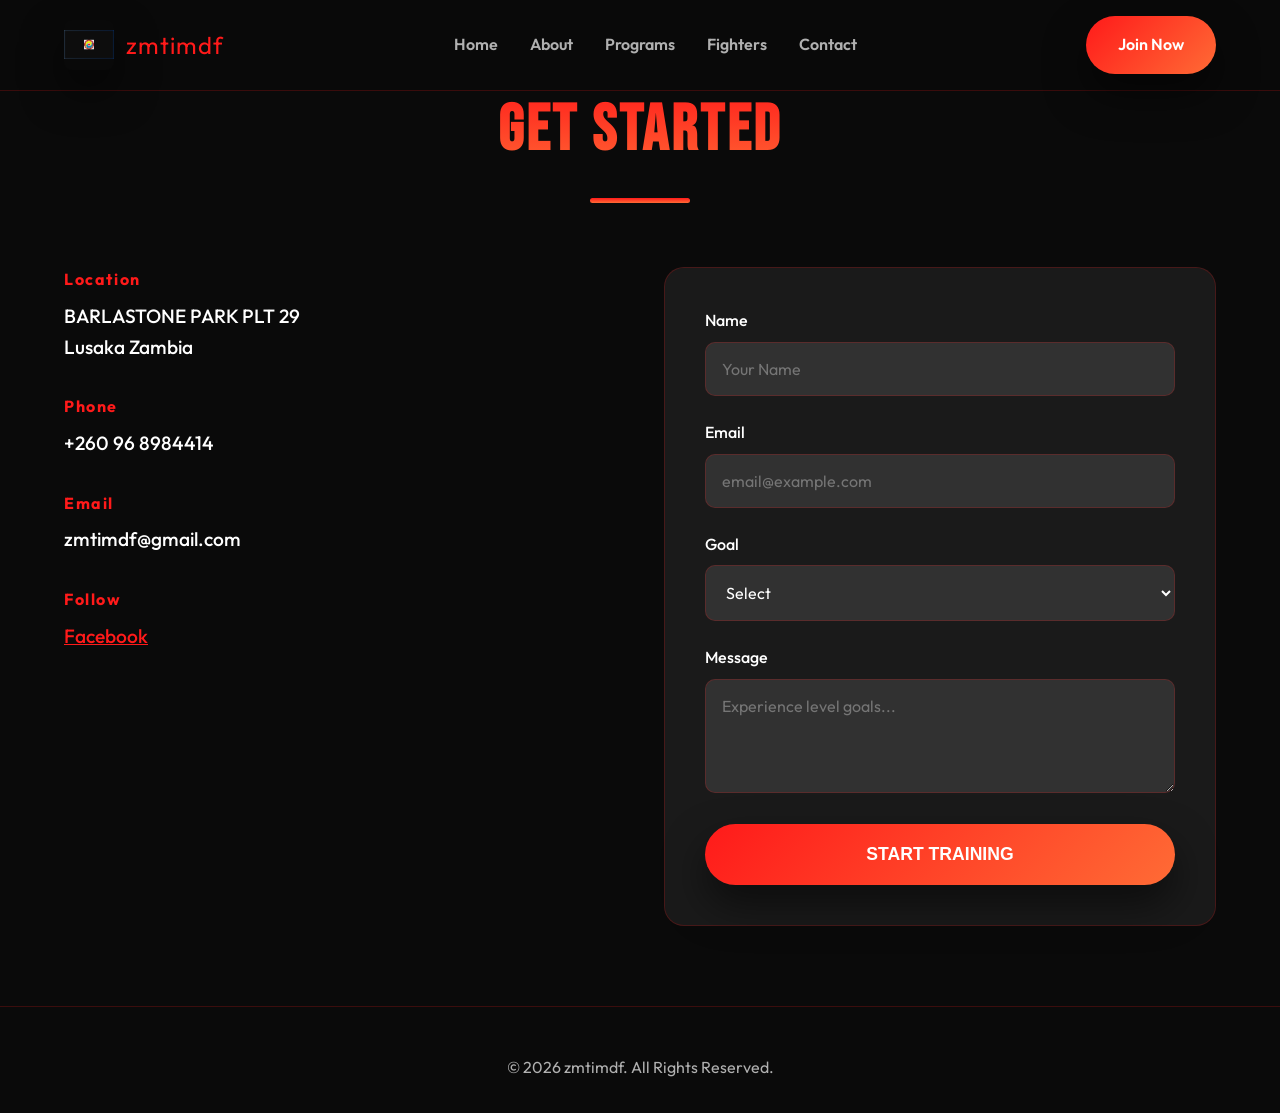
==== contact.html @ db012237 "second push" ====
<!DOCTYPE html>
<html lang="en">
<head>
    <meta charset="UTF-8">
    <meta name="viewport" content="width=device-width, initial-scale=1.0">
    <title>Contact - zmtimdf</title>
    <meta name="description" content="Premier MMA training Lusaka Zambia. Striking grappling conditioning fight camps champions.">
    <link rel="stylesheet" href="style.css">
</head>
<body>
    <header id="header">
        <div class="container nav">
            <a href="index.html" class="logo-container">
                <img src="images/logo.png" alt="zmtimdf" class="logo-img">
                <span class="logo-text">zmtimdf</span>
            </a>
            <ul class="nav-links">
                <li><a href="index.html#home">Home</a></li>
                <li><a href="index.html#about">About</a></li>
                <li><a href="programs.html">Programs</a></li>
                <li><a href="fighters.html">Fighters</a></li>
                <li><a href="contact.html">Contact</a></li>
            </ul>
            <a href="contact.html" class="btn btn-primary">Join Now</a>
        </div>
    </header>

    <section id="contact" class="reveal">
        <div class="container">
            <div class="section-head">
                <h2>Get Started</h2>
                <div class="underline"></div>
            </div>
            <div class="contact-wrap">
                <div class="contact-info">
                    <div>
                        <h4>Location</h4>
                        <p>BARLASTONE PARK PLT 29<br>Lusaka Zambia</p>
                    </div>
                    <div>
                        <h4>Phone</h4>
                        <p>+260 96 8984414</p>
                    </div>
                    <div>
                        <h4>Email</h4>
                        <p>zmtimdf@gmail.com</p>
                    </div>
                    <div>
                        <h4>Follow</h4>
                        <p><a href="https://www.facebook.com/share/1G6bvbbsxT/?mibextid=wwXIfr" target="_blank" rel="noopener" style="color: var(--primary-color);">Facebook</a></p>
                    </div>
                </div>
                <div class="contact-form">
                    <form>
                        <div class="form-group">
                            <label>Name</label>
                            <input type="text" placeholder="Your Name" required>
                        </div>
                        <div class="form-group">
                            <label>Email</label>
                            <input type="email" placeholder="email@example.com" required>
                        </div>
                        <div class="form-group">
                            <label for="goal">Goal</label>
                            <select id="goal" required>
                                <option value="">Select</option>
                                <option>Fitness</option>
                                <option>Fighting</option>
                                <option>Competition</option>
                            </select>
                        </div>
                        <div class="form-group">
                            <label>Message</label>
                            <textarea rows="4" placeholder="Experience level goals..."></textarea>
                        </div>
                        <button type="submit" class="btn btn-primary">START TRAINING</button>
                    </form>
                </div>
            </div>
        </div>
    </section>

    <footer>
        <div class="container">
            <p>&copy; <span id="year"></span> zmtimdf. All Rights Reserved.</p>
        </div>
    </footer>

<script src="main.js"></script>
</body>
</html>
---- style.css ----
@import url('https://fonts.googleapis.com/css2?family=Outfit:wght@300;400;600;800&family=Bebas+Neue&display=swap');

* {
  margin: 0;
  padding: 0;
  box-sizing: border-box;
}

/* Dark Theme (default) */
[data-theme="dark"],
[data-theme=""] {
  --bg-color: #0a0a0a;
  --header-bg: rgba(10,10,10,0.95);
  --text-color: #ffffff;
  --text-muted: #b0b0b0;
  --primary-color: #ff1a1a;
  --secondary-color: #ff6b35;
  --accent-color: #ffd700;
  --card-bg: rgba(30,30,30,0.8);
  --card-border: rgba(255,26,26,0.2);
  --shadow: 0 20px 40px rgba(0,0,0,0.5);
}

/* Light Theme */
[data-theme="light"] {
  --bg-color: #f8f9fa;
  --header-bg: rgba(255,255,255,0.95);
  --text-color: #1a1a1a;
  --text-muted: #6c757d;
  --primary-color: #dc3545;
  --secondary-color: #fd7e14;
  --accent-color: #ffc107;
  --card-bg: rgba(255,255,255,0.9);
  --card-border: rgba(220,53,69,0.2);
  --shadow: 0 10px 30px rgba(0,0,0,0.1);
}

body {
  background-color: var(--bg-color);
  color: var(--text-color);
  font-family: 'Outfit', sans-serif;
  line-height: 1.6;
  overflow-x: hidden;
  transition: all 0.3s ease;
}

h1, h2, h3 {
  font-family: 'Bebas Neue', sans-serif;
  text-transform: uppercase;
  letter-spacing: 0.05em;
}

.container {
  max-width: 1200px;
  margin: 0 auto;
  padding: 0 1.5rem;
}

section {
  padding: 80px 0;
}

header {
  position: fixed;
  top: 0;
  left: 0;
  width: 100%;
  z-index: 1000;
  background: var(--header-bg);
  backdrop-filter: blur(10px);
  -webkit-backdrop-filter: blur(10px);
  transition: transform 0.4s cubic-bezier(0.25, 0.46, 0.45, 0.94), opacity 0.4s ease;
  padding: 1rem 0;
  border-bottom: 1px solid var(--card-border);
}

.theme-toggle-bottom {
  position: fixed;
  bottom: 1.5rem;
  left: 1.5rem;
  z-index: 999;
  width: 50px;
  height: 50px;
  border-radius: 50%;
  border: none;
  background: rgba(255,255,255,0.2);
  backdrop-filter: blur(20px);
  -webkit-backdrop-filter: blur(20px);
  box-shadow: var(--shadow);
  cursor: pointer;
  font-size: 1.2rem;
  color: var(--text-color);
  transition: all 0.4s cubic-bezier(0.25, 0.46, 0.45, 0.94);
  opacity: 0;
  transform: scale(0) translateY(20px);
}

.theme-toggle-bottom:hover {
  background: var(--primary-color);
  color: white;
  transform: scale(1.1) rotate(180deg);
  box-shadow: 0 10px 25px rgba(255,26,26,0.4);
}

.theme-toggle-bottom.visible {
  opacity: 1;
  transform: scale(1) translateY(0);
}

header .nav {
  display: flex;
  justify-content: space-between;
  align-items: center;
  gap: 1rem;
}

.logo-container {
  display: flex;
  align-items: center;
  gap: 0.75rem;
  text-decoration: none;
}

.logo-img {
  width: 50px;
  height: 50px;
  object-fit: contain;
  border-radius: 8px;
  box-shadow: var(--shadow);
}

.logo-text {
  font-size: 1.5rem;
  font-weight: 400;
  letter-spacing: 1px;
  color: var(--primary-color);
}

.nav-links {
  display: flex;
  list-style: none;
  gap: 2rem;
  margin: 0;
}

.nav-links a {
  color: var(--text-muted);
  text-decoration: none;
  font-weight: 600;
  padding: 0.5rem 0;
  transition: color 0.3s ease;
  position: relative;
}

.nav-links a:hover, .nav-links a.active {
  color: var(--primary-color);
}

.nav-links a::after {
  content: '';
  position: absolute;
  bottom: 0;
  left: 0;
  width: 0;
  height: 2px;
  background: var(--primary-color);
  transition: width 0.3s ease;
}

.nav-links a:hover::after, .nav-links a.active::after {
  width: 100%;
}

.btn {
  padding: 1rem 2rem;
  border-radius: 50px;
  font-weight: 600;
  text-decoration: none;
  display: inline-block;
  transition: all 0.3s ease;
  border: none;
  cursor: pointer;
  font-size: 1rem;
}

.btn-primary {
  background: linear-gradient(135deg, var(--primary-color), var(--secondary-color));
  color: white;
  box-shadow: var(--shadow);
}

.btn-primary:hover {
  transform: translateY(-2px);
  box-shadow: 0 15px 30px rgba(255,26,26,0.4);
}

.btn-outline {
  background: transparent;
  color: var(--text-color);
  border: 2px solid var(--primary-color);
}

.btn-group {
  display: flex;
  gap: 1rem;
  flex-wrap: wrap;
}

.hero {
  min-height: 100vh;
  display: flex;
  align-items: center;
  position: relative;
  background: linear-gradient(135deg, var(--bg-color), var(--primary-color)), url('images/hero-bg.jpg');
  background-size: cover;
  background-position: center;
  background-blend-mode: overlay;
  padding-top: 80px;
}

.hero::before {
  content: '';
  position: absolute;
  inset: 0;
  background: rgba(0,0,0,0.6);
}

.hero-content {
  max-width: 700px;
  z-index: 2;
  text-align: center;
  color: white;
  padding: 2rem;
}

.hero-tag {
  font-size: 1.2rem;
  font-weight: 800;
  letter-spacing: 4px;
  background: linear-gradient(var(--secondary-color), var(--accent-color));
  -webkit-background-clip: text;
  -webkit-text-fill-color: transparent;
  display: block;
  margin-bottom: 1rem;
}

.hero h1 {
  font-size: clamp(3.5rem, 10vw, 6rem);
  line-height: 1.1;
  margin: 0 0 1.5rem 0;
  text-shadow: 2px 2px 4px rgba(0,0,0,0.5);
}

.hero p {
  font-size: 1.3rem;
  opacity: 0.9;
  max-width: 600px;
  margin: 0 auto 2rem;
}

.section-head {
  text-align: center;
  margin-bottom: 4rem;
}

.section-head h2 {
  font-size: clamp(2.5rem, 7vw, 4rem);
  background: linear-gradient(var(--primary-color), var(--secondary-color));
  -webkit-background-clip: text;
  -webkit-text-fill-color: transparent;
  margin-bottom: 1rem;
  letter-spacing: 0.05em;
}

.section-head .underline {
  width: 100px;
  height: 5px;
  background: linear-gradient(var(--primary-color), var(--secondary-color));
  margin: 0 auto;
  border-radius: 3px;
}

.grid {
  display: grid;
  grid-template-columns: repeat(auto-fit, minmax(320px, 1fr));
  gap: 2rem;
}

.card {
  background: var(--card-bg);
  padding: 2.5rem;
  border-radius: 20px;
  border: 1px solid var(--card-border);
  transition: all 0.4s ease;
}

.card:hover {
  transform: translateY(-10px);
  box-shadow: var(--shadow);
  border-color: var(--primary-color);
}

.card h3 {
  color: var(--primary-color);
  font-size: 1.8rem;
  margin-bottom: 1rem;
}

.card p {
  color: var(--text-muted);
  line-height: 1.6;
}

.gallery-grid {
  display: grid;
  grid-template-columns: repeat(auto-fit, minmax(280px, 1fr));
  gap: 1.5rem;
}

.gallery-item {
  height: 280px;
  border-radius: 15px;
  overflow: hidden;
  position: relative;
  cursor: pointer;
  border: 3px solid transparent;
  transition: all 0.4s ease;
}

.gallery-item:hover {
  border-color: var(--primary-color);
  transform: scale(1.03);
}

.gallery-item img {
  width: 100%;
  height: 100%;
  object-fit: cover;
}

.contact-wrap {
  display: grid;
  grid-template-columns: 1fr 1fr;
  gap: 3rem;
}

.contact-info div {
  margin-bottom: 2rem;
}

.contact-info h4 {
  color: var(--primary-color);
  font-size: 1rem;
  margin-bottom: 0.5rem;
  font-weight: 700;
  letter-spacing: 0.1em;
}

.contact-info p {
  font-size: 1.2rem;
  font-weight: 500;
}

.contact-form {
  background: var(--card-bg);
  padding: 2.5rem;
  border-radius: 20px;
  border: 1px solid var(--card-border);
}

.form-group {
  margin-bottom: 1.5rem;
}

.form-group label {
  display: block;
  margin-bottom: 0.5rem;
  font-weight: 500;
}

.form-group input, .form-group textarea, .form-group select {
  width: 100%;
  padding: 1rem;
  background: rgba(255,255,255,0.1);
  border: 1px solid var(--card-border);
  border-radius: 10px;
  color: var(--text-color);
  font-family: inherit;
  font-size: 1rem;
  transition: all 0.3s ease;
}

.form-group input:focus, .form-group textarea:focus, .form-group select:focus {
  outline: none;
  border-color: var(--primary-color);
  box-shadow: 0 0 0 3px rgba(255,26,26,0.2);
}

.contact-form button {
  width: 100%;
  padding: 1.25rem;
  font-size: 1.1rem;
}

footer {
  padding: 3rem 0 2rem;
  text-align: center;
  border-top: 1px solid var(--card-border);
  color: var(--text-muted);
}

.reveal {
  opacity: 0;
  transform: translateY(40px);
  transition: all 0.8s ease;
}

.reveal.active {
  opacity: 1;
  transform: translateY(0);
}

@media (max-width: 768px) {
  header .nav {
    flex-direction: column;
    gap: 1rem;
  }
  .nav-links {
    display: none;
  }
  .theme-toggle-bottom {
    bottom: 1rem;
    left: 1rem;
    width: 45px;
    height: 45px;
    font-size: 1rem;
  }
  .grid {
    grid-template-columns: 1fr;
  }
  .contact-wrap {
    grid-template-columns: 1fr;
  }
}
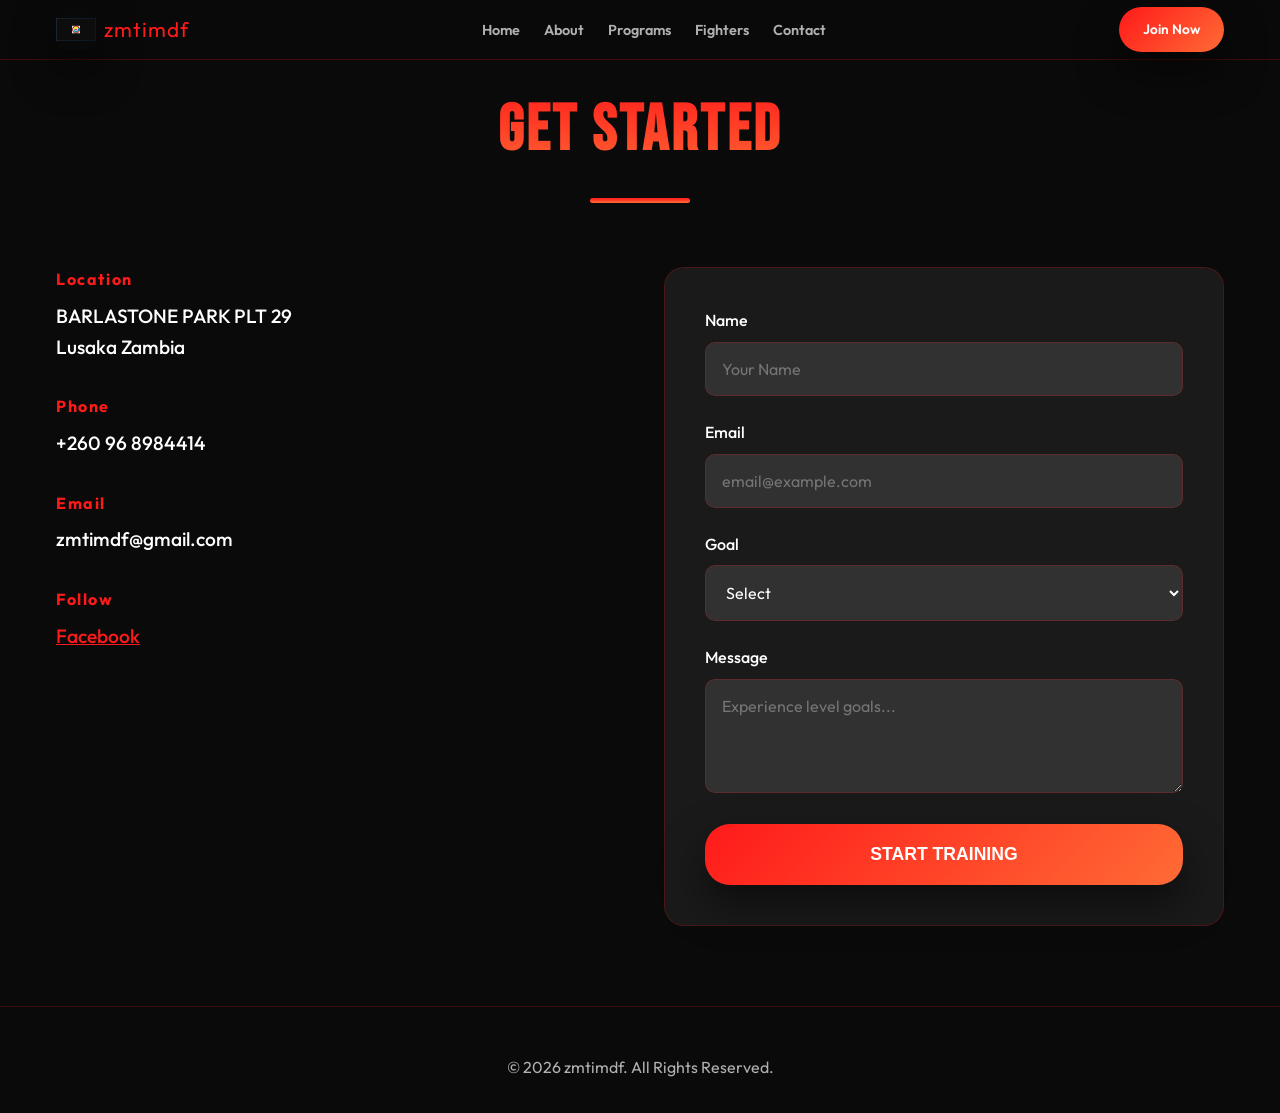
==== commit 76327529: "second pusho" ====
--- a/contact.html
+++ b/contact.html
@@ -21,7 +21,13 @@
                 <li><a href="fighters.html">Fighters</a></li>
                 <li><a href="contact.html">Contact</a></li>
             </ul>
+            <div class="hamburger">
+                <span></span>
+                <span></span>
+                <span></span>
+            </div>
             <a href="contact.html" class="btn btn-primary">Join Now</a>
+
         </div>
     </header>
 
--- a/style.css
+++ b/style.css
@@ -6,9 +6,7 @@
   box-sizing: border-box;
 }
 
-/* Dark Theme (default) */
-[data-theme="dark"],
-[data-theme=""] {
+:root {
   --bg-color: #0a0a0a;
   --header-bg: rgba(10,10,10,0.95);
   --text-color: #ffffff;
@@ -21,7 +19,6 @@
   --shadow: 0 20px 40px rgba(0,0,0,0.5);
 }
 
-/* Light Theme */
 [data-theme="light"] {
   --bg-color: #f8f9fa;
   --header-bg: rgba(255,255,255,0.95);
@@ -53,7 +50,7 @@
 .container {
   max-width: 1200px;
   margin: 0 auto;
-  padding: 0 1.5rem;
+  padding: 0 1rem;
 }
 
 section {
@@ -70,8 +67,14 @@
   backdrop-filter: blur(10px);
   -webkit-backdrop-filter: blur(10px);
   transition: transform 0.4s cubic-bezier(0.25, 0.46, 0.45, 0.94), opacity 0.4s ease;
-  padding: 1rem 0;
+  padding: 0.25rem 0;
   border-bottom: 1px solid var(--card-border);
+  height: 60px;
+}
+
+header.hidden {
+  transform: translateY(-100%);
+  opacity: 0;
 }
 
 .theme-toggle-bottom {
@@ -111,26 +114,27 @@
   display: flex;
   justify-content: space-between;
   align-items: center;
+  height: 100%;
   gap: 1rem;
 }
 
 .logo-container {
   display: flex;
   align-items: center;
-  gap: 0.75rem;
+  gap: 0.5rem;
   text-decoration: none;
 }
 
 .logo-img {
-  width: 50px;
-  height: 50px;
+  width: 40px;
+  height: 40px;
   object-fit: contain;
   border-radius: 8px;
   box-shadow: var(--shadow);
 }
 
 .logo-text {
-  font-size: 1.5rem;
+  font-size: 1.3rem;
   font-weight: 400;
   letter-spacing: 1px;
   color: var(--primary-color);
@@ -139,7 +143,7 @@
 .nav-links {
   display: flex;
   list-style: none;
-  gap: 2rem;
+  gap: 1.5rem;
   margin: 0;
 }
 
@@ -147,9 +151,10 @@
   color: var(--text-muted);
   text-decoration: none;
   font-weight: 600;
-  padding: 0.5rem 0;
+  padding: 0.25rem 0;
   transition: color 0.3s ease;
   position: relative;
+  font-size: 0.9rem;
 }
 
 .nav-links a:hover, .nav-links a.active {
@@ -171,16 +176,43 @@
   width: 100%;
 }
 
+.hamburger {
+  display: none;
+  flex-direction: column;
+  gap: 4px;
+  cursor: pointer;
+  padding: 4px;
+}
+
+.hamburger span {
+  width: 25px;
+  height: 3px;
+  background: var(--primary-color);
+  transition: all 0.3s ease;
+  transform-origin: center;
+}
+
+.hamburger.active span:nth-child(1) {
+  transform: rotate(45deg) translate(6px, 6px);
+}
+
+.hamburger.active span:nth-child(2) {
+  opacity: 0;
+}
+
+.hamburger.active span:nth-child(3) {
+  transform: rotate(-45deg) translate(6px, -6px);
+}
+
 .btn {
-  padding: 1rem 2rem;
-  border-radius: 50px;
+  padding: 0.75rem 1.5rem;
+  border-radius: 25px;
   font-weight: 600;
   text-decoration: none;
-  display: inline-block;
   transition: all 0.3s ease;
   border: none;
   cursor: pointer;
-  font-size: 1rem;
+  font-size: 0.85rem;
 }
 
 .btn-primary {
@@ -215,7 +247,7 @@
   background-size: cover;
   background-position: center;
   background-blend-mode: overlay;
-  padding-top: 80px;
+  padding-top: 60px;
 }
 
 .hero::before {
@@ -421,18 +453,43 @@
 }
 
 @media (max-width: 768px) {
+  .container {
+    padding: 0 1rem;
+  }
+  header {
+    height: 55px;
+    padding: 0.25rem 0;
+  }
   header .nav {
-    flex-direction: column;
+    height: 100%;
+    gap: 0.5rem;
+  }
+  .logo-img {
+    width: 35px;
+    height: 35px;
+  }
+  .logo-text {
+    font-size: 1.1rem;
+  }
+  .nav-links {
     gap: 1rem;
   }
-  .nav-links {
-    display: none;
+  .nav-links a {
+    font-size: 0.85rem;
+    padding: 0.25rem 0;
+  }
+  .btn {
+    padding: 0.6rem 1.2rem;
+    font-size: 0.8rem;
+  }
+  .hero {
+    padding-top: 55px;
   }
   .theme-toggle-bottom {
     bottom: 1rem;
     left: 1rem;
-    width: 45px;
-    height: 45px;
+    width: 42px;
+    height: 42px;
     font-size: 1rem;
   }
   .grid {
@@ -443,3 +500,12 @@
   }
 }
 
+@media (max-width: 480px) {
+  .hamburger {
+    display: flex;
+  }
+  .nav-links {
+    display: none;
+  }
+}
+
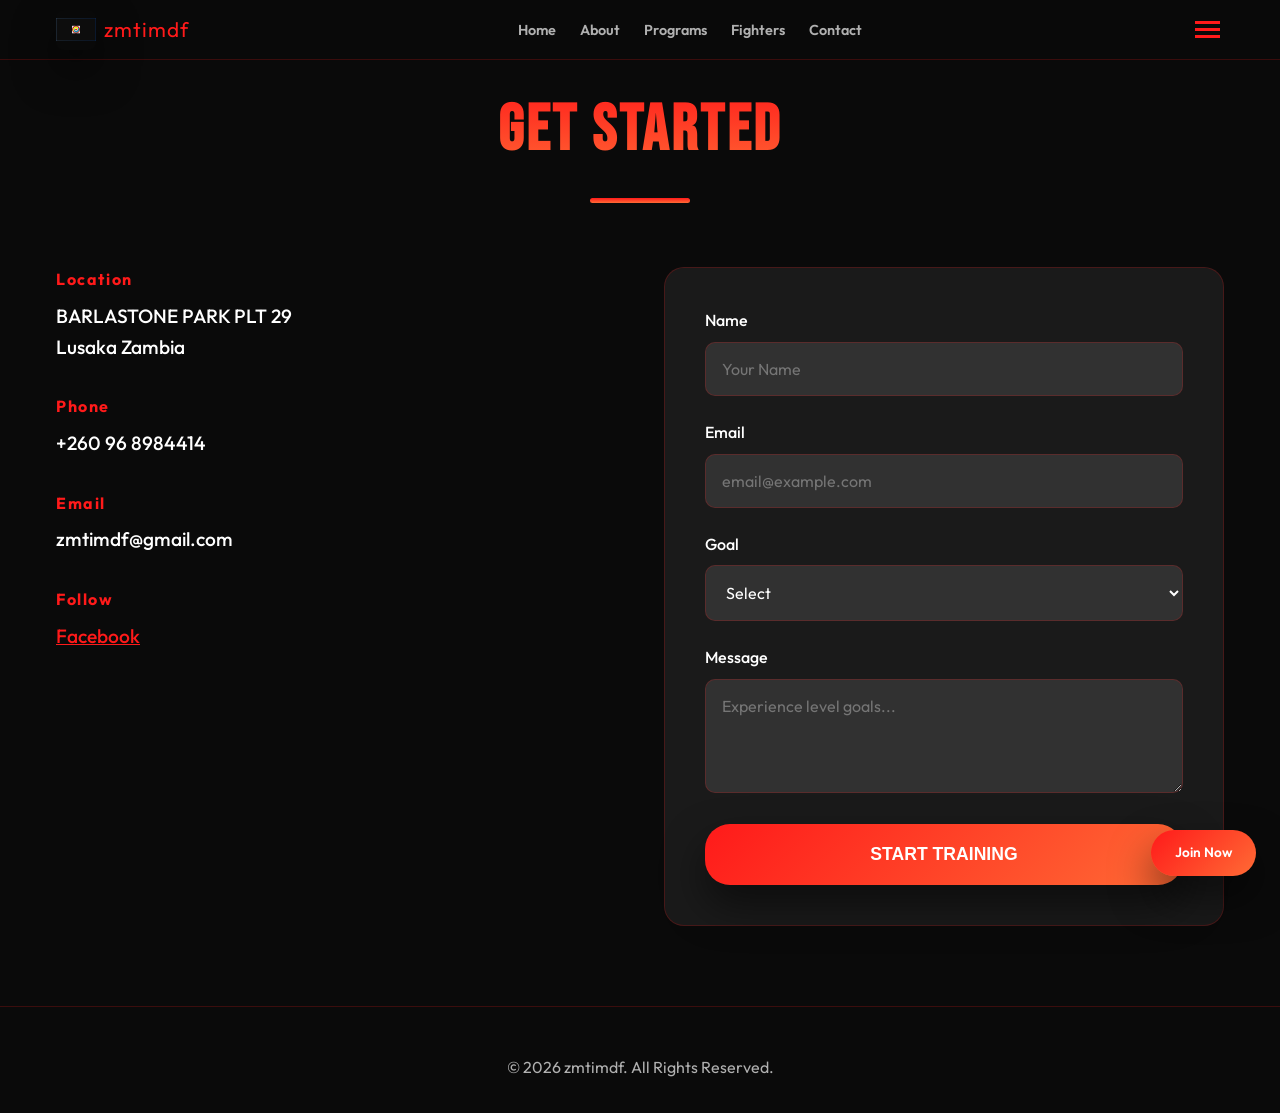
==== commit 870b8288: "second pusho" ====
--- a/contact.html
+++ b/contact.html
@@ -26,10 +26,11 @@
                 <span></span>
                 <span></span>
             </div>
-            <a href="contact.html" class="btn btn-primary">Join Now</a>
 
         </div>
     </header>
+
+    <a href="contact.html" class="floating-cta btn btn-primary">Join Now</a>
 
     <section id="contact" class="reveal">
         <div class="container">
--- a/style.css
+++ b/style.css
@@ -177,7 +177,7 @@
 }
 
 .hamburger {
-  display: none;
+  display: flex;
   flex-direction: column;
   gap: 4px;
   cursor: pointer;
@@ -202,6 +202,64 @@
 
 .hamburger.active span:nth-child(3) {
   transform: rotate(-45deg) translate(6px, -6px);
+}
+
+.mobile-menu {
+  position: absolute;
+  top: 100%;
+  left: 0;
+  width: 100%;
+  background: var(--header-bg);
+  backdrop-filter: blur(10px);
+  -webkit-backdrop-filter: blur(10px);
+  list-style: none;
+  opacity: 0;
+  visibility: hidden;
+  transform: translateY(-10px);
+  transition: all 0.3s ease;
+  padding: 0;
+  margin: 0;
+}
+
+.mobile-menu.active {
+  opacity: 1;
+  visibility: visible;
+  transform: translateY(0);
+}
+
+.mobile-menu li {
+  border-bottom: 1px solid var(--card-border);
+}
+
+.mobile-menu a {
+  display: block;
+  padding: 1rem 1.5rem;
+  color: var(--text-muted);
+  text-decoration: none;
+  font-weight: 600;
+  font-size: 1.1rem;
+  transition: color 0.3s ease;
+}
+
+.mobile-menu a:hover {
+  color: var(--primary-color);
+  background: rgba(255,26,26,0.1);
+}
+
+.floating-cta {
+  position: fixed;
+  bottom: 1.5rem;
+  right: 1.5rem;
+  z-index: 999;
+  box-shadow: var(--shadow);
+  transform: translateY(100px);
+  animation: slideUp 0.5s ease-out 0.5s forwards;
+}
+
+@keyframes slideUp {
+  to {
+    transform: translateY(0);
+  }
 }
 
 .btn {
@@ -213,6 +271,7 @@
   border: none;
   cursor: pointer;
   font-size: 0.85rem;
+  display: inline-block;
 }
 
 .btn-primary {
@@ -498,14 +557,30 @@
   .contact-wrap {
     grid-template-columns: 1fr;
   }
-}
-
-@media (max-width: 480px) {
   .hamburger {
     display: flex;
   }
+}
+
+@media (max-width: 480px) {
   .nav-links {
     display: none;
   }
 }
 
+.floating-cta {
+  position: fixed;
+  bottom: 1.5rem;
+  right: 1.5rem;
+  z-index: 998;
+  box-shadow: var(--shadow);
+  transform: translateY(100px);
+  animation: slideUp 0.5s ease-out 0.5s forwards;
+}
+
+@keyframes slideUp {
+  to {
+    transform: translateY(0);
+  }
+}
+
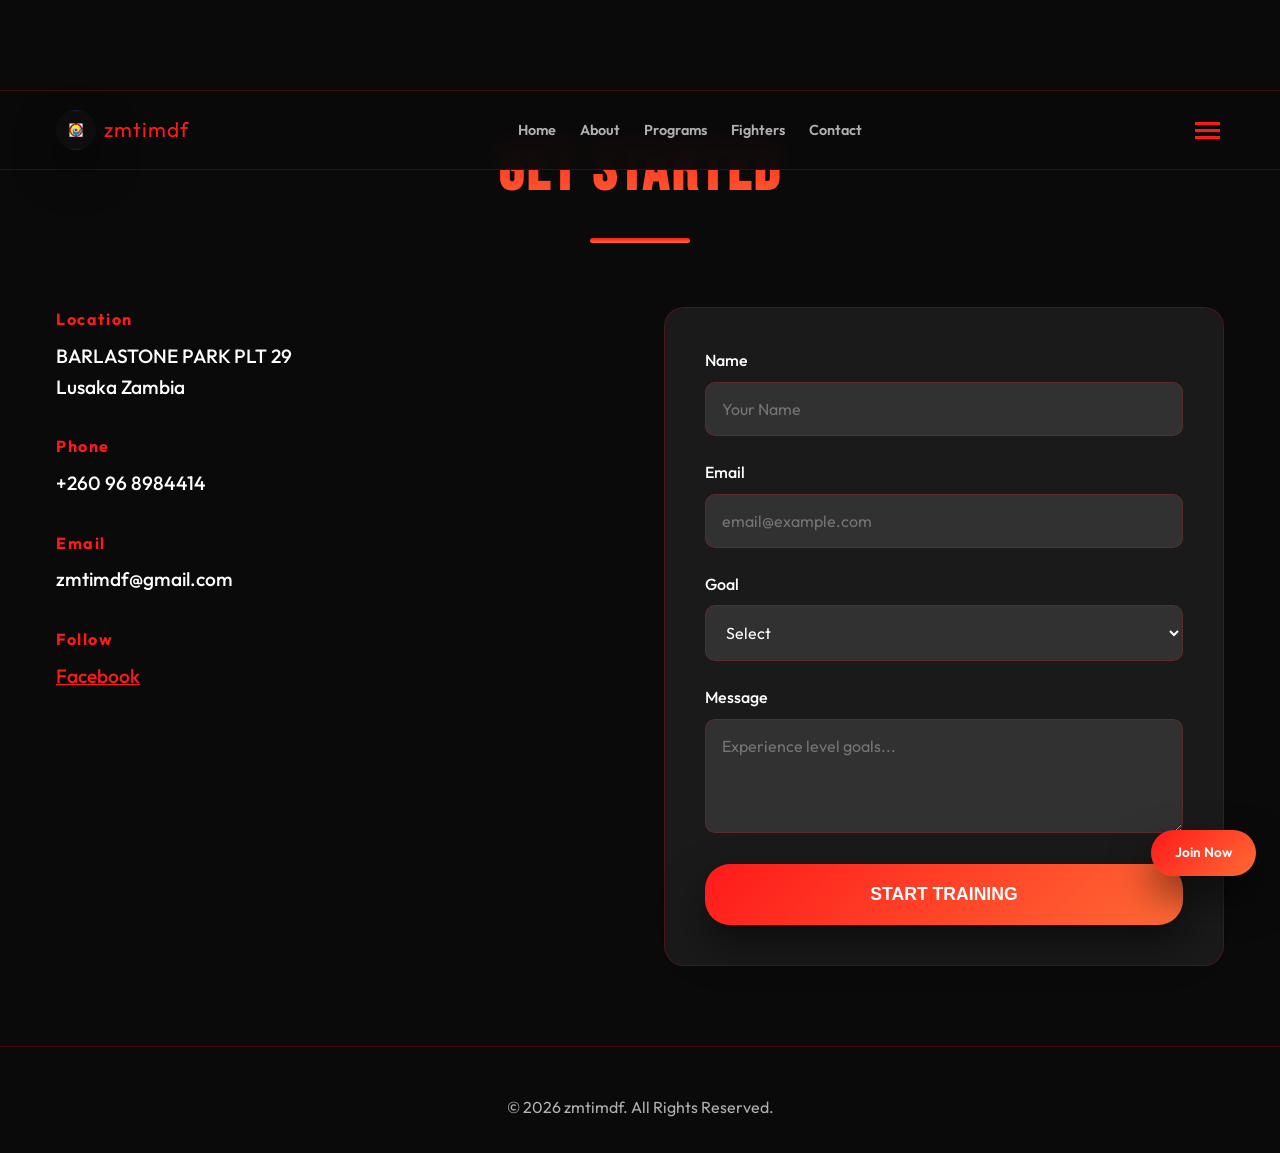
==== commit 821a6ebe: "second pusho" ====
--- a/contact.html
+++ b/contact.html
@@ -26,7 +26,6 @@
                 <span></span>
                 <span></span>
             </div>
-
         </div>
     </header>
 
--- a/style.css
+++ b/style.css
@@ -53,13 +53,15 @@
   padding: 0 1rem;
 }
 
+
+
 section {
-  padding: 80px 0;
+  padding: 120px 0 80px;
 }
 
 header {
   position: fixed;
-  top: 0;
+  top: 90px;
   left: 0;
   width: 100%;
   z-index: 1000;
@@ -67,9 +69,10 @@
   backdrop-filter: blur(10px);
   -webkit-backdrop-filter: blur(10px);
   transition: transform 0.4s cubic-bezier(0.25, 0.46, 0.45, 0.94), opacity 0.4s ease;
-  padding: 0.25rem 0;
+  padding: 1rem 0;
   border-bottom: 1px solid var(--card-border);
-  height: 60px;
+  height: 80px;
+  border-top: 1px solid var(--card-border);
 }
 
 header.hidden {
@@ -128,8 +131,8 @@
 .logo-img {
   width: 40px;
   height: 40px;
-  object-fit: contain;
-  border-radius: 8px;
+  object-fit: cover;
+  border-radius: 50%;
   box-shadow: var(--shadow);
 }
 
@@ -250,7 +253,7 @@
   position: fixed;
   bottom: 1.5rem;
   right: 1.5rem;
-  z-index: 999;
+  z-index: 998;
   box-shadow: var(--shadow);
   transform: translateY(100px);
   animation: slideUp 0.5s ease-out 0.5s forwards;
@@ -306,7 +309,7 @@
   background-size: cover;
   background-position: center;
   background-blend-mode: overlay;
-  padding-top: 60px;
+  padding-top: 180px;
 }
 
 .hero::before {
@@ -512,59 +515,21 @@
 }
 
 @media (max-width: 768px) {
-  .container {
-    padding: 0 1rem;
+  .logo-badge {
+    width: 60px;
+    height: 60px;
+    top: 10px;
   }
   header {
-    height: 55px;
-    padding: 0.25rem 0;
-  }
-  header .nav {
-    height: 100%;
-    gap: 0.5rem;
-  }
-  .logo-img {
-    width: 35px;
-    height: 35px;
-  }
-  .logo-text {
-    font-size: 1.1rem;
-  }
-  .nav-links {
-    gap: 1rem;
-  }
-  .nav-links a {
-    font-size: 0.85rem;
-    padding: 0.25rem 0;
-  }
-  .btn {
-    padding: 0.6rem 1.2rem;
-    font-size: 0.8rem;
+    top: 80px;
+    height: 70px;
+    padding: 0.5rem 0;
   }
   .hero {
-    padding-top: 55px;
+    padding-top: 150px;
   }
-  .theme-toggle-bottom {
-    bottom: 1rem;
-    left: 1rem;
-    width: 42px;
-    height: 42px;
-    font-size: 1rem;
-  }
-  .grid {
-    grid-template-columns: 1fr;
-  }
-  .contact-wrap {
-    grid-template-columns: 1fr;
-  }
-  .hamburger {
-    display: flex;
-  }
-}
-
-@media (max-width: 480px) {
-  .nav-links {
-    display: none;
+  section {
+    padding: 100px 0 80px;
   }
 }
 
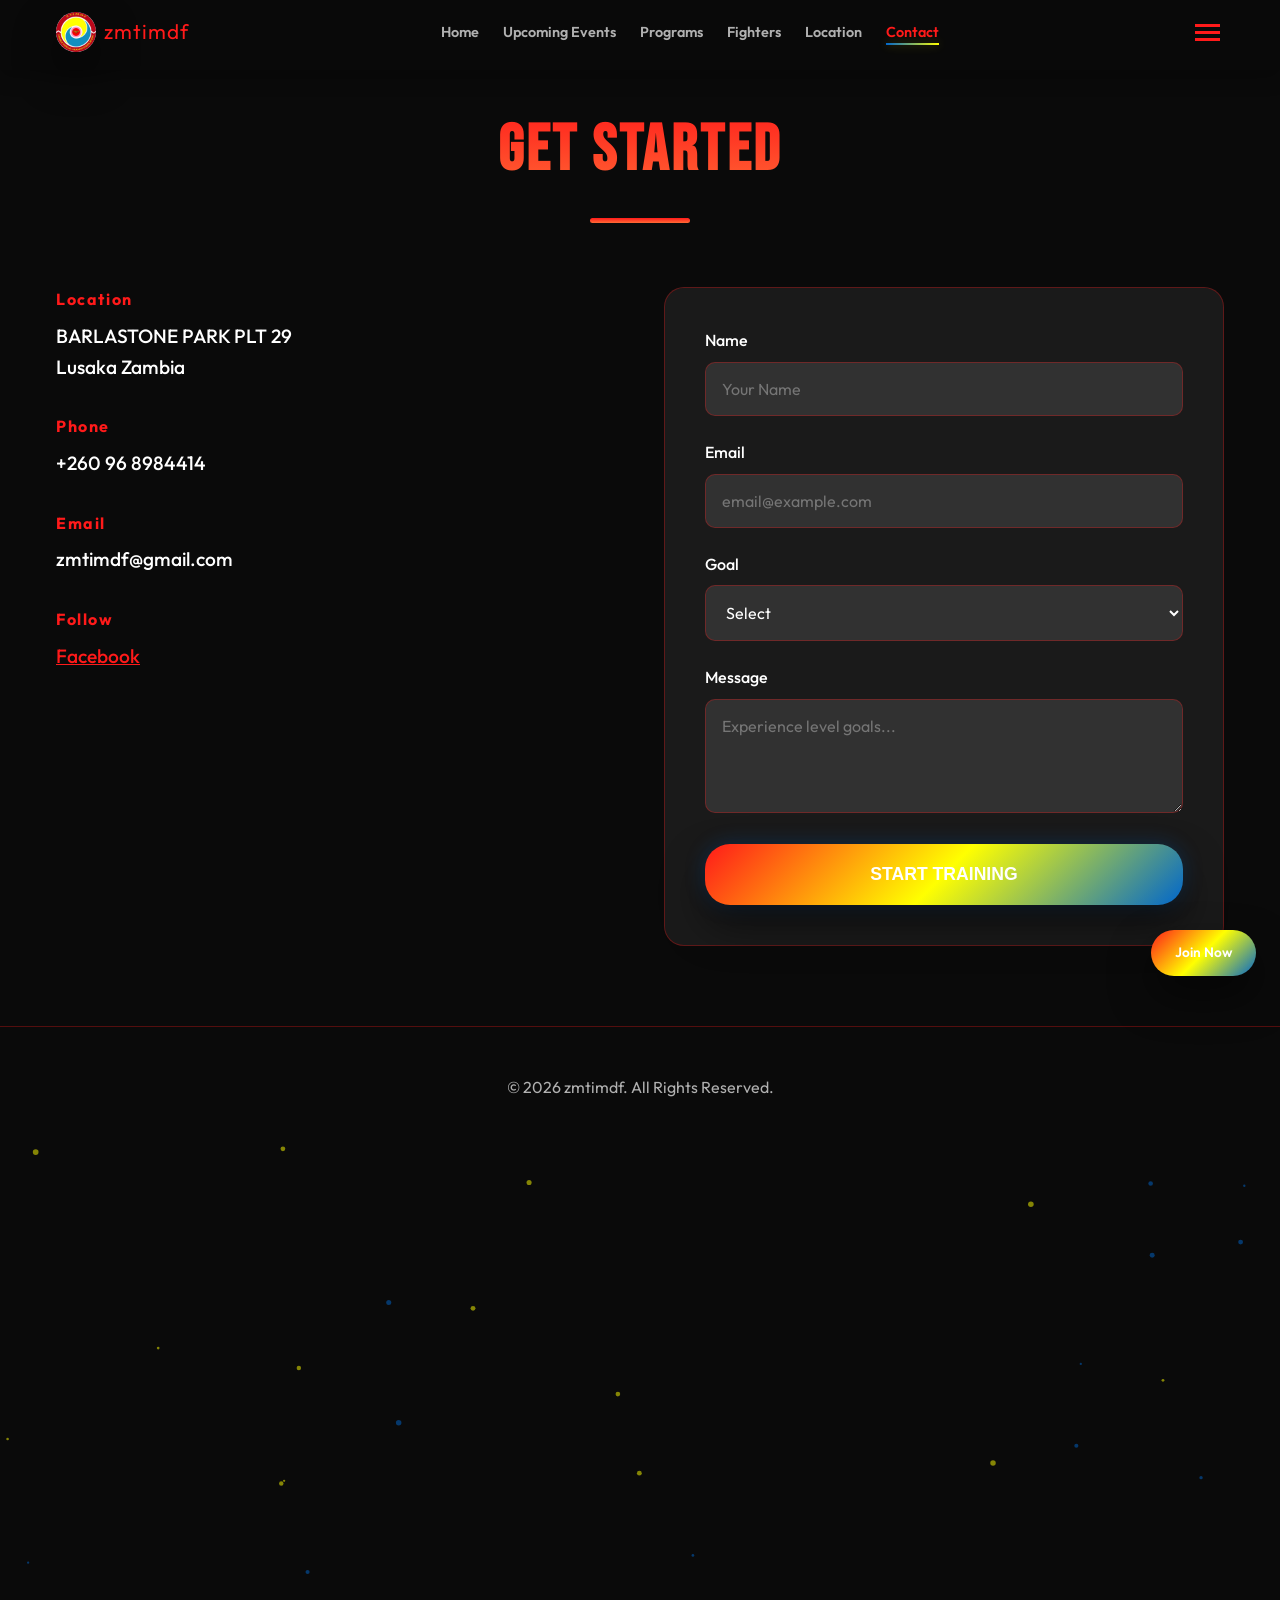
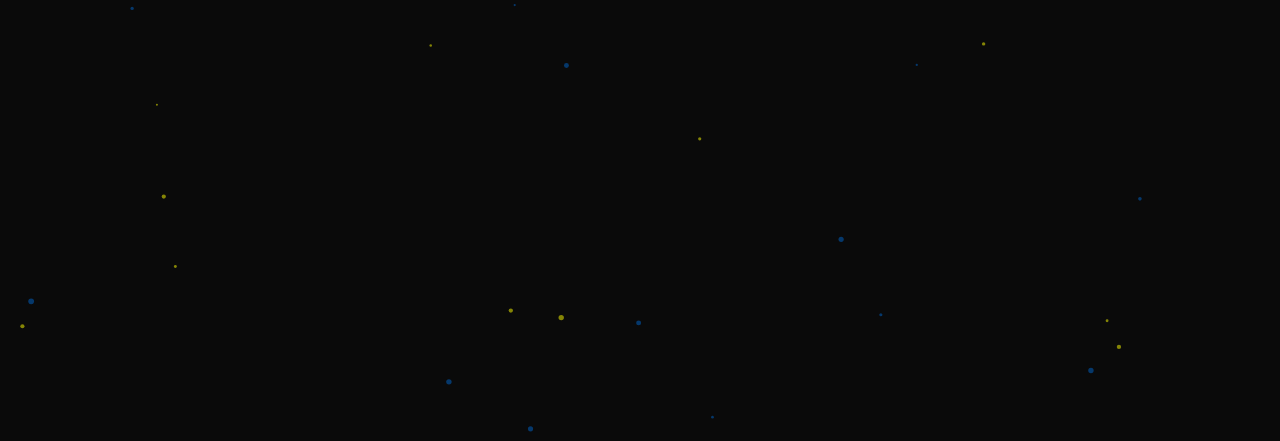
==== commit 8ef062e1: "new update" ====
--- a/contact.html
+++ b/contact.html
@@ -5,20 +5,32 @@
     <meta name="viewport" content="width=device-width, initial-scale=1.0">
     <title>Contact - zmtimdf</title>
     <meta name="description" content="Premier MMA training Lusaka Zambia. Striking grappling conditioning fight camps champions.">
+    <link rel="icon" href="images/new logo.jpg">
     <link rel="stylesheet" href="style.css">
 </head>
 <body>
     <header id="header">
         <div class="container nav">
             <a href="index.html" class="logo-container">
-                <img src="images/logo.png" alt="zmtimdf" class="logo-img">
+                <img src="images/new logo.jpg" alt="zmtimdf" class="logo-img">
                 <span class="logo-text">zmtimdf</span>
             </a>
+
             <ul class="nav-links">
                 <li><a href="index.html#home">Home</a></li>
-                <li><a href="index.html#about">About</a></li>
+                <li><a href="upcoming-events.html">Upcoming Events</a></li>
                 <li><a href="programs.html">Programs</a></li>
                 <li><a href="fighters.html">Fighters</a></li>
+                <li><a href="location.html">Location</a></li>
+                <li><a href="contact.html">Contact</a></li>
+            </ul>
+            <ul class="mobile-menu">
+                <li><a href="index.html#home">Home</a></li>
+                <li><a href="about.html">About</a></li>
+                <li><a href="upcoming-events.html">Upcoming Events</a></li>
+                <li><a href="programs.html">Programs</a></li>
+                <li><a href="fighters.html">Fighters</a></li>
+                <li><a href="location.html">Location</a></li>
                 <li><a href="contact.html">Contact</a></li>
             </ul>
             <div class="hamburger">
@@ -29,7 +41,23 @@
         </div>
     </header>
 
+
     <a href="contact.html" class="floating-cta btn btn-primary">Join Now</a>
+
+    <!-- Bottom Navigation Bar -->
+    <nav id="bottom-nav">
+        <div class="container">
+            <ul class="nav-links">
+                <li><a href="index.html#home">Home</a></li>
+                <li><a href="about.html">About</a></li>
+                <li><a href="upcoming-events.html">Upcoming Events</a></li>
+                <li><a href="programs.html">Programs</a></li>
+                <li><a href="fighters.html">Fighters</a></li>
+                <li><a href="location.html">Location</a></li>
+                <li><a href="contact.html">Contact</a></li>
+            </ul>
+        </div>
+    </nav>
 
     <section id="contact" class="reveal">
         <div class="container">
--- a/style.css
+++ b/style.css
@@ -8,28 +8,38 @@
 
 :root {
   --bg-color: #0a0a0a;
-  --header-bg: rgba(10,10,10,0.95);
+  --header-bg: rgba(10, 10, 10, 0.95);
   --text-color: #ffffff;
   --text-muted: #b0b0b0;
   --primary-color: #ff1a1a;
   --secondary-color: #ff6b35;
   --accent-color: #ffd700;
-  --card-bg: rgba(30,30,30,0.8);
-  --card-border: rgba(255,26,26,0.2);
-  --shadow: 0 20px 40px rgba(0,0,0,0.5);
+  --yellow-color: #ffff00;
+  --blue-color: #0066cc;
+  --gradient-primary: linear-gradient(135deg, var(--primary-color), var(--yellow-color), var(--blue-color));
+  --gradient-nav: linear-gradient(90deg, var(--blue-color), var(--yellow-color));
+  --glow-yellow: rgba(255, 255, 0, 0.3);
+  --glow-blue: rgba(0, 102, 204, 0.3);
+  --card-bg: rgba(30, 30, 30, 0.8);
+  --card-border: rgba(255, 26, 26, 0.3);
+  --shadow: 0 20px 40px rgba(0, 0, 0, 0.5);
 }
 
 [data-theme="light"] {
   --bg-color: #f8f9fa;
-  --header-bg: rgba(255,255,255,0.95);
+  --header-bg: rgba(255, 255, 255, 0.95);
   --text-color: #1a1a1a;
   --text-muted: #6c757d;
   --primary-color: #dc3545;
   --secondary-color: #fd7e14;
   --accent-color: #ffc107;
-  --card-bg: rgba(255,255,255,0.9);
-  --card-border: rgba(220,53,69,0.2);
-  --shadow: 0 10px 30px rgba(0,0,0,0.1);
+  --gradient-primary: linear-gradient(135deg, var(--primary-color), #ffd700, #007bff);
+  --gradient-nav: linear-gradient(90deg, #007bff, #ffd700);
+  --glow-yellow: rgba(255, 215, 0, 0.4);
+  --glow-blue: rgba(0, 123, 255, 0.4);
+  --card-bg: rgba(255, 255, 255, 0.9);
+  --card-border: rgba(220, 53, 69, 0.3);
+  --shadow: 0 10px 30px rgba(0, 0, 0, 0.1);
 }
 
 body {
@@ -41,7 +51,9 @@
   transition: all 0.3s ease;
 }
 
-h1, h2, h3 {
+h1,
+h2,
+h3 {
   font-family: 'Bebas Neue', sans-serif;
   text-transform: uppercase;
   letter-spacing: 0.05em;
@@ -56,23 +68,23 @@
 
 
 section {
-  padding: 120px 0 80px;
+  padding: 100px 0 80px;
 }
 
 header {
   position: fixed;
-  top: 90px;
+  top: 0;
   left: 0;
   width: 100%;
   z-index: 1000;
   background: var(--header-bg);
   backdrop-filter: blur(10px);
   -webkit-backdrop-filter: blur(10px);
-  transition: transform 0.4s cubic-bezier(0.25, 0.46, 0.45, 0.94), opacity 0.4s ease;
-  padding: 1rem 0;
-  border-bottom: 1px solid var(--card-border);
-  height: 80px;
-  border-top: 1px solid var(--card-border);
+  transition: all 0.4s cubic-bezier(0.25, 0.46, 0.45, 0.94);
+  padding: 0.75rem 0;
+  border-bottom: 2px solid var(--gradient-primary);
+  box-shadow: 0 4px 20px rgba(0,0,0,0.3);
+  min-height: 70px;
 }
 
 header.hidden {
@@ -89,7 +101,7 @@
   height: 50px;
   border-radius: 50%;
   border: none;
-  background: rgba(255,255,255,0.2);
+  background: rgba(255, 255, 255, 0.2);
   backdrop-filter: blur(20px);
   -webkit-backdrop-filter: blur(20px);
   box-shadow: var(--shadow);
@@ -105,7 +117,7 @@
   background: var(--primary-color);
   color: white;
   transform: scale(1.1) rotate(180deg);
-  box-shadow: 0 10px 25px rgba(255,26,26,0.4);
+  box-shadow: 0 10px 25px rgba(255, 26, 26, 0.4);
 }
 
 .theme-toggle-bottom.visible {
@@ -148,6 +160,13 @@
   list-style: none;
   gap: 1.5rem;
   margin: 0;
+  align-items: center;
+}
+
+@media (max-width: 768px) {
+  .nav-links:not(#bottom-nav .nav-links) {
+    display: none;
+  }
 }
 
 .nav-links a {
@@ -160,7 +179,8 @@
   font-size: 0.9rem;
 }
 
-.nav-links a:hover, .nav-links a.active {
+.nav-links a:hover,
+.nav-links a.active {
   color: var(--primary-color);
 }
 
@@ -175,8 +195,11 @@
   transition: width 0.3s ease;
 }
 
-.nav-links a:hover::after, .nav-links a.active::after {
-  width: 100%;
+.nav-links a:hover::after,
+.nav-links a.active::after {
+  width: 100%;
+  background: var(--gradient-nav);
+  box-shadow: 0 0 10px var(--glow-yellow);
 }
 
 .hamburger {
@@ -246,7 +269,7 @@
 
 .mobile-menu a:hover {
   color: var(--primary-color);
-  background: rgba(255,26,26,0.1);
+  background: rgba(255, 26, 26, 0.1);
 }
 
 .floating-cta {
@@ -278,14 +301,14 @@
 }
 
 .btn-primary {
-  background: linear-gradient(135deg, var(--primary-color), var(--secondary-color));
+  background: var(--gradient-primary);
   color: white;
-  box-shadow: var(--shadow);
+  box-shadow: var(--shadow), 0 0 20px var(--glow-blue);
 }
 
 .btn-primary:hover {
   transform: translateY(-2px);
-  box-shadow: 0 15px 30px rgba(255,26,26,0.4);
+  box-shadow: 0 15px 30px rgba(255, 26, 26, 0.4);
 }
 
 .btn-outline {
@@ -305,18 +328,18 @@
   display: flex;
   align-items: center;
   position: relative;
-  background: linear-gradient(135deg, var(--bg-color), var(--primary-color)), url('images/hero-bg.jpg');
+  background: linear-gradient(135deg, var(--bg-color), var(--primary-color)), url('images/new hero.jpg');
   background-size: cover;
   background-position: center;
   background-blend-mode: overlay;
-  padding-top: 180px;
+  padding-top: 120px;
 }
 
 .hero::before {
   content: '';
   position: absolute;
   inset: 0;
-  background: rgba(0,0,0,0.6);
+  background: rgba(0, 0, 0, 0.6);
 }
 
 .hero-content {
@@ -342,7 +365,7 @@
   font-size: clamp(3.5rem, 10vw, 6rem);
   line-height: 1.1;
   margin: 0 0 1.5rem 0;
-  text-shadow: 2px 2px 4px rgba(0,0,0,0.5);
+  text-shadow: 2px 2px 4px rgba(0, 0, 0, 0.5);
 }
 
 .hero p {
@@ -386,6 +409,90 @@
   border-radius: 20px;
   border: 1px solid var(--card-border);
   transition: all 0.4s ease;
+  position: relative;
+  overflow: hidden;
+}
+
+.card-gallery {
+  height: 220px;
+  position: relative;
+  overflow: hidden;
+  border-radius: 15px;
+  margin-bottom: 1.5rem;
+  cursor: pointer;
+}
+
+.card-gallery img {
+  width: 100%;
+  height: 100%;
+  object-fit: cover;
+  object-position: center;
+  transition: transform 0.5s ease;
+  position: absolute;
+  top: 0;
+  left: 0;
+  opacity: 0;
+}
+
+.card-gallery img.active {
+  opacity: 1;
+}
+
+.card-gallery-dots {
+  position: absolute;
+  bottom: 1rem;
+  left: 50%;
+  transform: translateX(-50%);
+  display: flex;
+  gap: 0.5rem;
+}
+
+.card-gallery-dot {
+  width: 10px;
+  height: 10px;
+  border-radius: 50%;
+  background: rgba(255,255,255,0.5);
+  cursor: pointer;
+  transition: all 0.3s ease;
+}
+
+.card-gallery-dot.active {
+  background: var(--yellow-color);
+  transform: scale(1.2);
+}
+
+.card-gallery-prev,
+.card-gallery-next {
+  position: absolute;
+  top: 50%;
+  transform: translateY(-50%);
+  background: rgba(0,0,0,0.5);
+  color: white;
+  border: none;
+  font-size: 1.5rem;
+  padding: 0.5rem;
+  cursor: pointer;
+  border-radius: 50%;
+  width: 40px;
+  height: 40px;
+  display: flex;
+  align-items: center;
+  justify-content: center;
+  transition: all 0.3s ease;
+}
+
+.card-gallery-prev {
+  left: 1rem;
+}
+
+.card-gallery-next {
+  right: 1rem;
+}
+
+.card-gallery-prev:hover,
+.card-gallery-next:hover {
+  background: var(--primary-color);
+  transform: translateY(-50%) scale(1.1);
 }
 
 .card:hover {
@@ -472,10 +579,12 @@
   font-weight: 500;
 }
 
-.form-group input, .form-group textarea, .form-group select {
+.form-group input,
+.form-group textarea,
+.form-group select {
   width: 100%;
   padding: 1rem;
-  background: rgba(255,255,255,0.1);
+  background: rgba(255, 255, 255, 0.1);
   border: 1px solid var(--card-border);
   border-radius: 10px;
   color: var(--text-color);
@@ -484,10 +593,12 @@
   transition: all 0.3s ease;
 }
 
-.form-group input:focus, .form-group textarea:focus, .form-group select:focus {
+.form-group input:focus,
+.form-group textarea:focus,
+.form-group select:focus {
   outline: none;
   border-color: var(--primary-color);
-  box-shadow: 0 0 0 3px rgba(255,26,26,0.2);
+  box-shadow: 0 0 0 3px rgba(255, 26, 26, 0.2);
 }
 
 .contact-form button {
@@ -515,21 +626,12 @@
 }
 
 @media (max-width: 768px) {
-  .logo-badge {
-    width: 60px;
-    height: 60px;
-    top: 10px;
-  }
-  header {
-    top: 80px;
-    height: 70px;
-    padding: 0.5rem 0;
-  }
   .hero {
-    padding-top: 150px;
-  }
+    padding-top: 100px;
+  }
+
   section {
-    padding: 100px 0 80px;
+    padding: 80px 0 60px;
   }
 }
 
@@ -543,9 +645,226 @@
   animation: slideUp 0.5s ease-out 0.5s forwards;
 }
 
+/* Bottom Navigation Bar */
+#bottom-nav {
+  position: fixed;
+  bottom: 0;
+  left: 0;
+  width: 100%;
+  background: var(--header-bg);
+  backdrop-filter: blur(10px);
+  -webkit-backdrop-filter: blur(10px);
+  box-shadow: var(--shadow);
+  z-index: 1000;
+  border-top: 1px solid var(--card-border);
+  padding: 0.5rem 0;
+}
+
+#bottom-nav .nav-links {
+  display: flex;
+  justify-content: center;
+  gap: 2rem;
+  list-style: none;
+  margin: 0;
+  padding: 0;
+}
+
+#bottom-nav .nav-links li {
+  display: inline;
+}
+
+#bottom-nav .nav-links a {
+  color: var(--text-muted);
+  text-decoration: none;
+  font-weight: 600;
+  position: relative;
+  padding: 0.5rem 0;
+  transition: color 0.3s ease;
+  font-size: 0.9rem;
+}
+
+#bottom-nav .nav-links a:hover,
+#bottom-nav .nav-links a.active {
+  color: var(--primary-color);
+}
+
+#bottom-nav .nav-links a::after {
+  content: '';
+  position: absolute;
+  bottom: 0;
+  left: 0;
+  width: 0;
+  height: 2px;
+  background: var(--primary-color);
+  transition: width 0.3s ease;
+}
+
+#bottom-nav .nav-links a:hover::after,
+#bottom-nav .nav-links a.active::after {
+  width: 100%;
+  background: var(--gradient-nav);
+  box-shadow: 0 0 10px var(--glow-blue);
+}
+
+/* Interactive Gallery Item Hover Effects */
+.gallery-item {
+  position: relative;
+  overflow: hidden;
+  border-radius: 15px;
+}
+
+.gallery-item::before {
+  content: '';
+  position: absolute;
+  top: 0;
+  left: 0;
+  width: 100%;
+  height: 100%;
+  background: radial-gradient(circle, var(--glow-yellow), var(--glow-blue), transparent);
+  opacity: 0;
+  transition: opacity 0.4s ease;
+  pointer-events: none;
+}
+.gallery-item img {
+  transition: transform 0.4s ease;
+}
+.gallery-item:hover img {
+  transform: scale(1.1);
+}
+
+.gallery-item:hover::before {
+  opacity: 1;
+}
+
+.gallery-item:hover {
+  border-color: var(--primary-color);
+  transform: scale(1.03);
+  box-shadow: 0 10px 20px rgba(0, 0, 0, 0.3);
+}
+
+/* Floating CTA Button Enhancement */
+.floating-cta {
+  animation: pulse 2s infinite;
+}
+
+@keyframes pulse {
+  0% {
+    transform: scale(1);
+  }
+
+  50% {
+    transform: scale(1.05);
+  }
+
+  100% {
+    transform: scale(1);
+  }
+}
+
+.floating-cta:hover {
+  animation: none;
+  transform: scale(1.1);
+  box-shadow: 0 10px 20px rgba(255, 26, 26, 0.4);
+}
+
+/* Theme Toggle Button Enhancement */
+.theme-toggle-bottom:hover {
+  background: var(--primary-color);
+  color: white;
+  transform: scale(1.1) rotate(180deg);
+  box-shadow: 0 10px 25px rgba(255, 26, 26, 0.4);
+  animation: shake 0.5s;
+}
+
+@keyframes shake {
+  0% {
+    transform: rotate(0deg);
+  }
+
+  25% {
+    transform: rotate(5deg);
+  }
+
+  50% {
+    transform: rotate(0deg);
+  }
+
+  75% {
+    transform: rotate(-5deg);
+  }
+
+  100% {
+    transform: rotate(0deg);
+  }
+}
+
+/* Add some interactive elements to section headings */
+.section-head h2 {
+  position: relative;
+  display: inline-block;
+}
+
+.section-head h2::after {
+  content: '';
+  position: absolute;
+  bottom: -10px;
+  left: 50%;
+  transform: translateX(-50%);
+  width: 0;
+  height: 4px;
+  background: linear-gradient(var(--primary-color), var(--secondary-color));
+  transition: width 0.5s ease;
+}
+
+.section-head:hover h2::after {
+  width: 50%;
+}
+
+/* Responsive adjustments for bottom nav */
+@media (max-width: 768px) {
+  /* Bottom nav visible on mobile */
+  #bottom-nav {
+    display: block;
+  }
+  .nav-links {
+    display: none !important; /* Hide top nav links on mobile */
+  }
+  #bottom-nav .nav-links {
+    gap: 1rem;
+    padding: 0.5rem 0;
+  }
+  #bottom-nav .nav-links a {
+    font-size: 0.85rem;
+    padding: 0.75rem 0.5rem;
+    min-width: 44px; /* Touch target */
+  }
+}
+
+@media (min-width: 769px) {
+  #bottom-nav {
+    display: none;
+  }
+}
+
 @keyframes slideUp {
   to {
     transform: translateY(0);
   }
 }
-
+}
+
+.floating-cta {
+  position: fixed;
+  bottom: 1.5rem;
+  right: 1.5rem;
+  z-index: 998;
+  box-shadow: var(--shadow);
+  transform: translateY(100px);
+  animation: slideUp 0.5s ease-out 0.5s forwards;
+}
+
+@keyframes slideUp {
+  to {
+    transform: translateY(0);
+  }
+}
